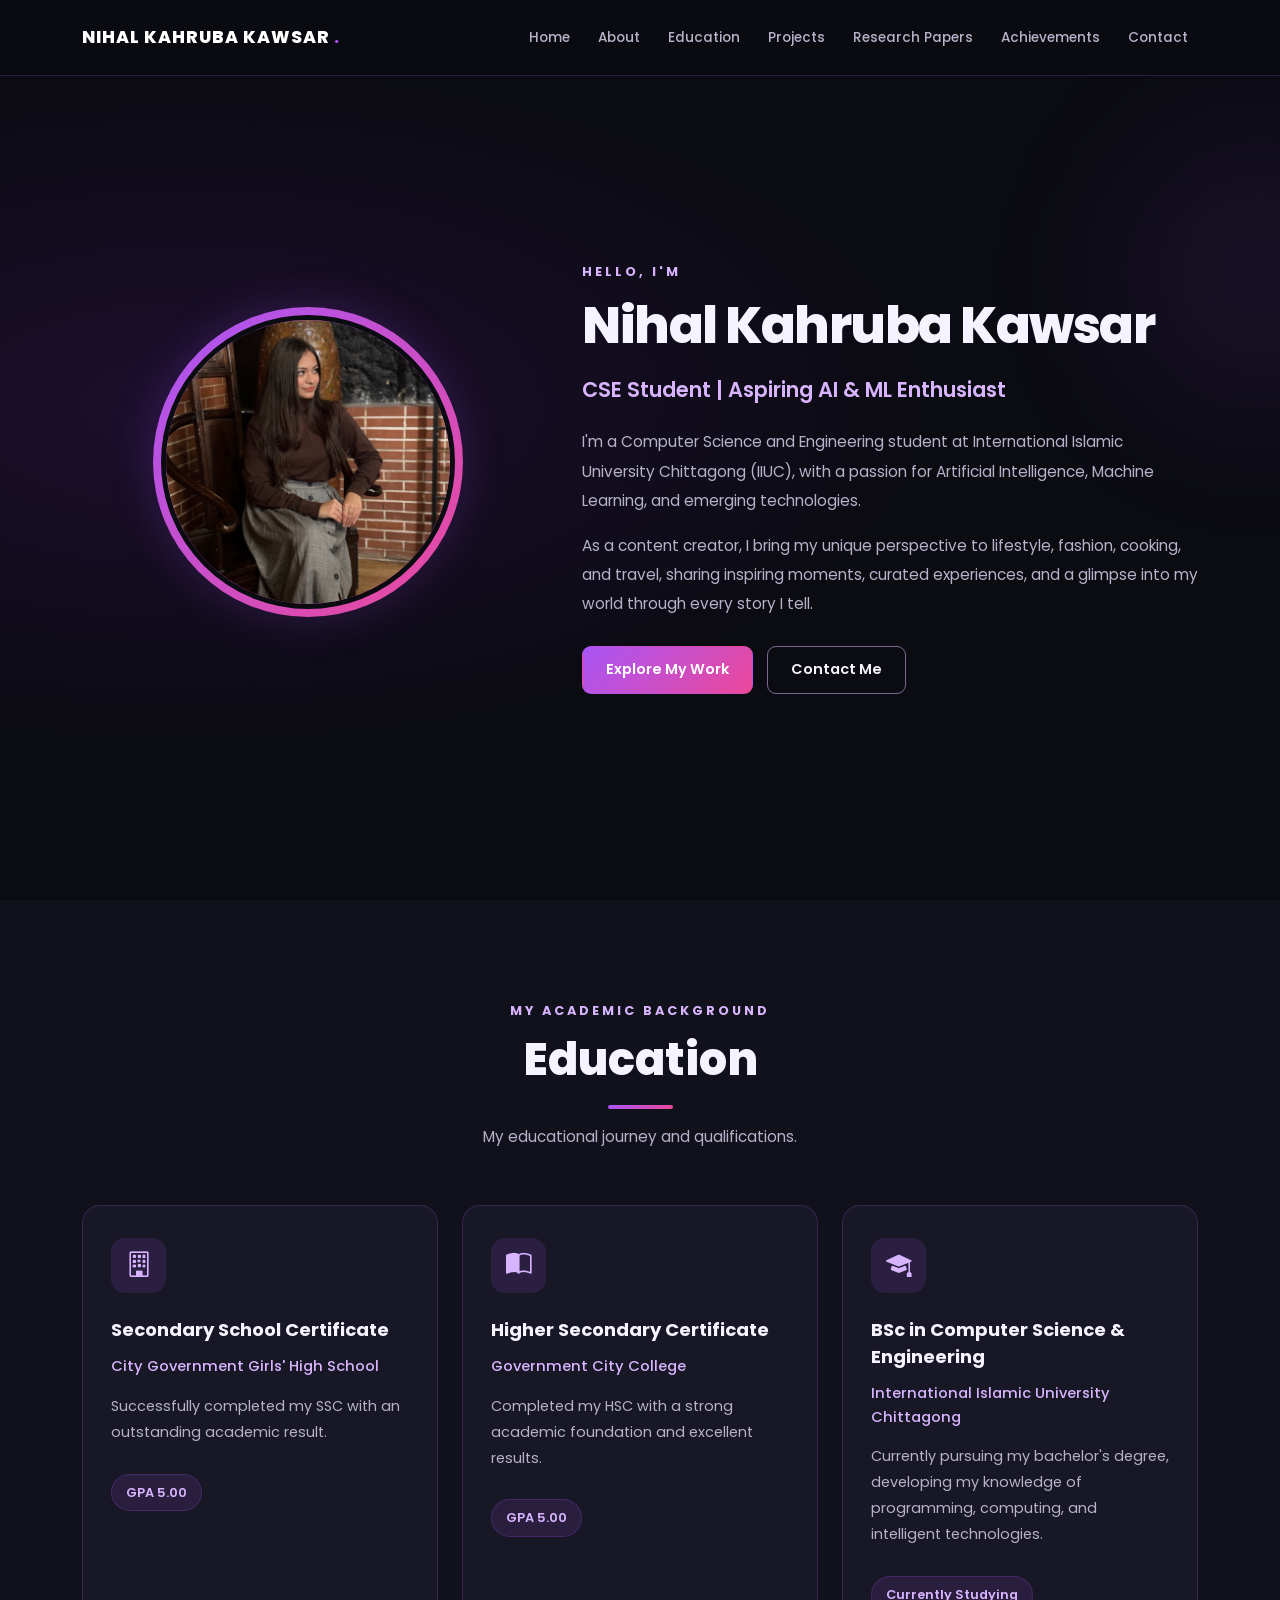
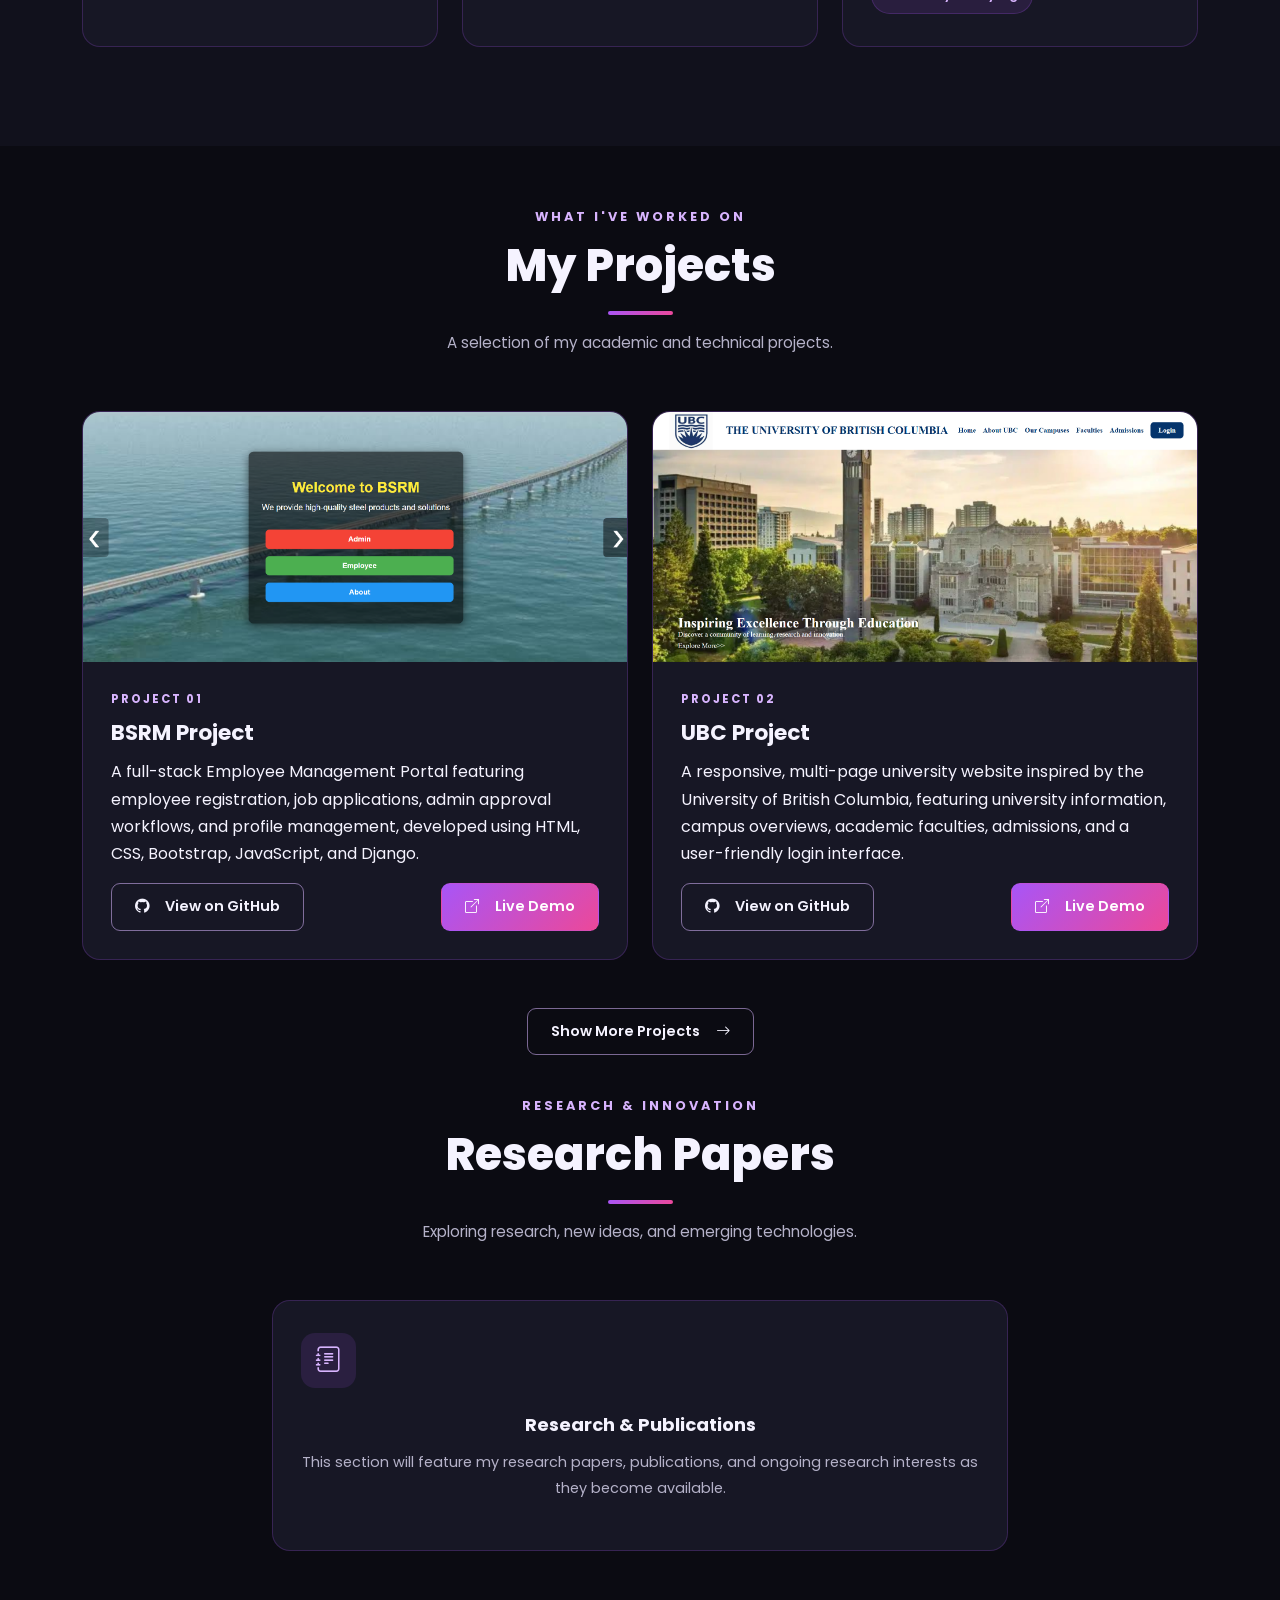
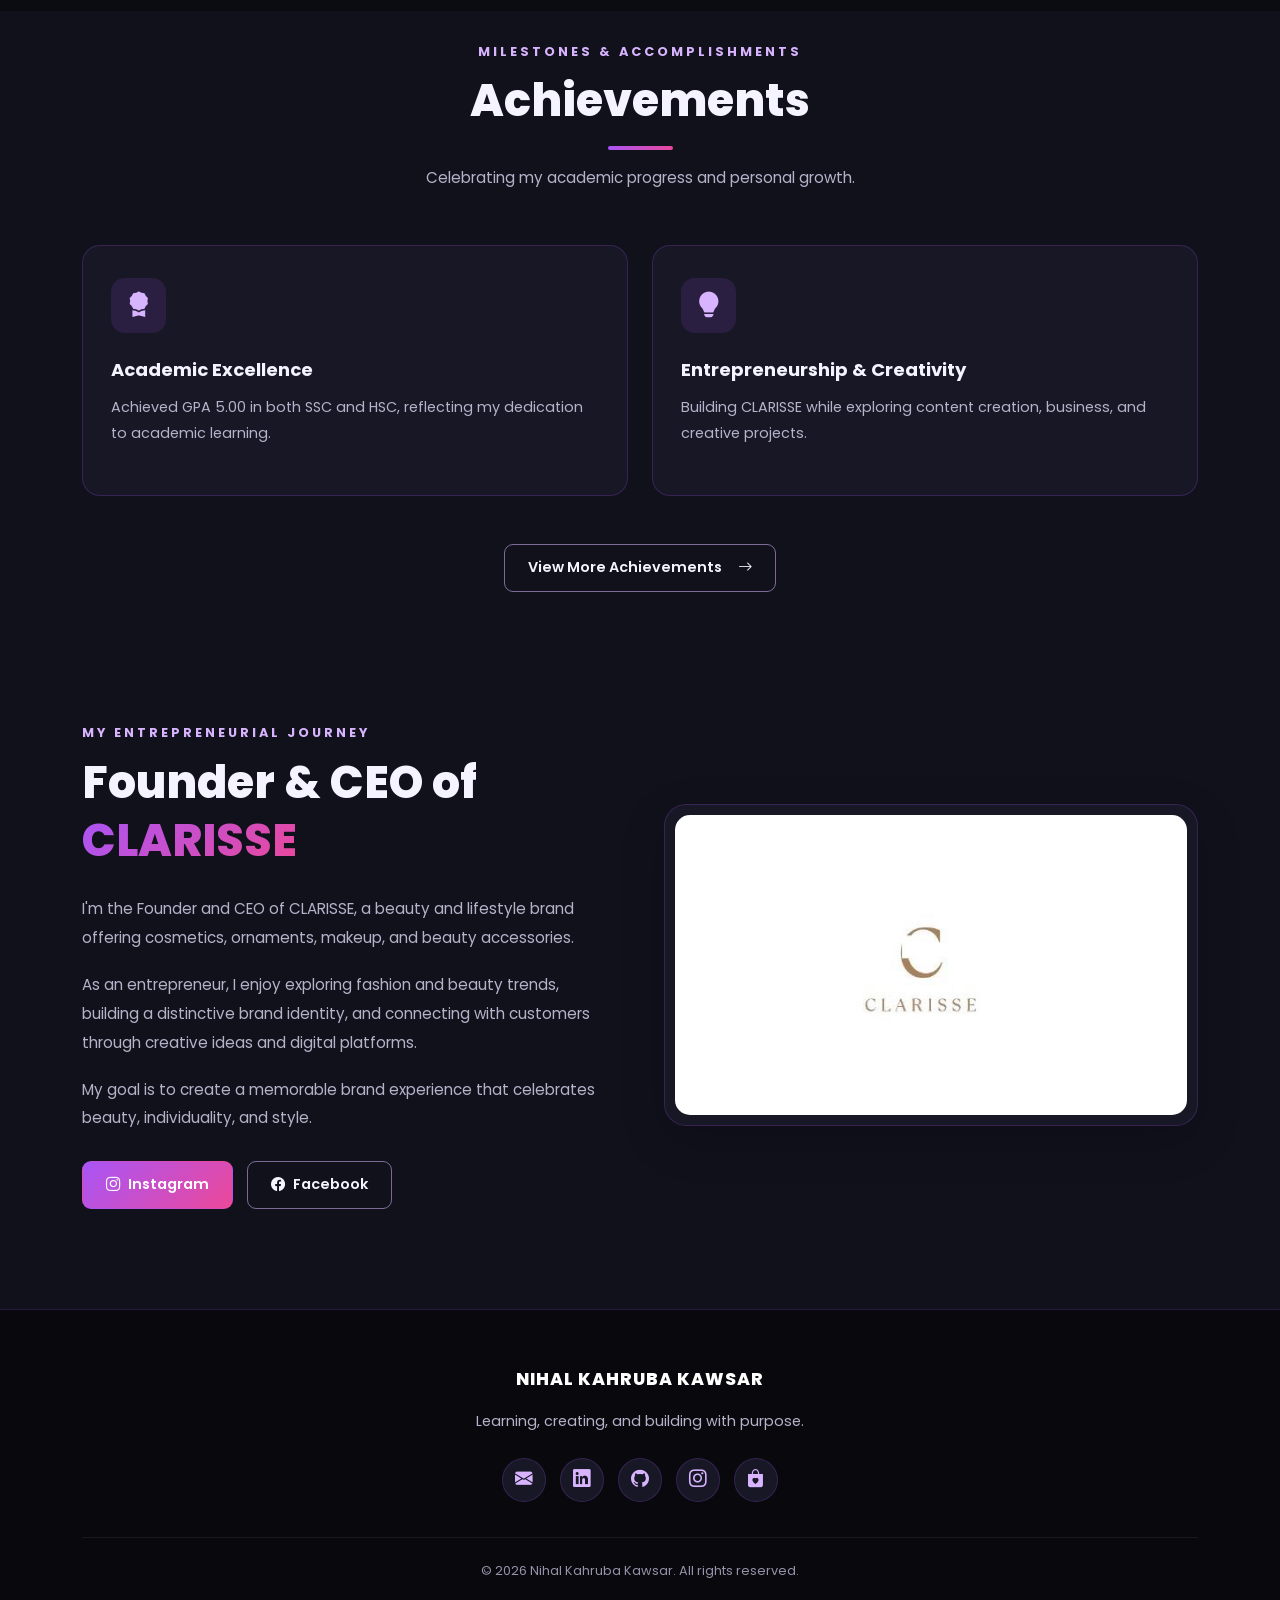
==== index.html @ 876ac21f "Initial portfolio upload" ====
<!DOCTYPE html>
<html lang="en">

<head>
    <meta charset="UTF-8">
    <meta name="viewport" content="width=device-width, initial-scale=1.0">

    <meta name="description"
        content="Official portfolio of Nihal Kahruba Kawsar, CSE student, content creator, and founder of CLARISSE.">

    <meta name="author" content="Nihal Kahruba Kawsar">

    <title>Nihal Kahruba Kawsar | Portfolio</title>

    <!-- Bootstrap 5.3.3 CSS -->
    <link
        href="https://cdn.jsdelivr.net/npm/bootstrap@5.3.3/dist/css/bootstrap.min.css"
        rel="stylesheet">

    <!-- Bootstrap Icons -->
    <link
        rel="stylesheet"
        href="https://cdn.jsdelivr.net/npm/bootstrap-icons@1.11.3/font/bootstrap-icons.min.css">

    <!-- Google Fonts -->
    <link rel="preconnect" href="https://fonts.googleapis.com">
    <link rel="preconnect" href="https://fonts.gstatic.com" crossorigin>

    <link
        href="https://fonts.googleapis.com/css2?family=Poppins:wght@300;400;500;600;700;800&display=swap"
        rel="stylesheet">

    <!-- Custom CSS -->
    <link rel="stylesheet" href="index.css">
</head>

<body>

    <!-- ================= HEADER / NAVBAR ================= -->

    <header>
        <nav class="navbar navbar-expand-lg fixed-top custom-navbar">
            <div class="container">

                <!-- Logo / Name -->
                <a class="navbar-brand logo" href="#home">
                    NIHAL KAHRUBA KAWSAR
                </a>

                <!-- Mobile Hamburger Toggle -->
                <button
                    class="navbar-toggler"
                    type="button"
                    data-bs-toggle="collapse"
                    data-bs-target="#navbarMenu"
                    aria-controls="navbarMenu"
                    aria-expanded="false"
                    aria-label="Toggle navigation">

                    <span class="navbar-toggler-icon"></span>
                </button>

<!-- Navigation Links -->
<div class="collapse navbar-collapse" id="navbarMenu">
    <ul class="navbar-nav ms-auto">

        <li class="nav-item">
    <a class="nav-link" href="index.html#home">Home</a>
        </li>

        <li class="nav-item">
            <a class="nav-link" href="about.html">About</a>
        </li>

        <li class="nav-item">
            <a class="nav-link" href="education.html">Education</a>
        </li>

        <li class="nav-item">
            <a class="nav-link" href="projects.html">Projects</a>
        </li>

        <li class="nav-item">
            <a class="nav-link" href="research.html">Research Papers</a>
        </li>

        <li class="nav-item">
            <a class="nav-link" href="achievements.html">Achievements</a>
        </li>

        <li class="nav-item">
            <a class="nav-link" href="contact.html">Contact</a>
        </li>

    </ul>
</div>
            </div>
        </nav>
    </header>

    <!-- ================= MAIN CONTENT ================= -->

    <main>

        <!-- ================= HERO / ABOUT ================= -->

        <section id="home" class="hero-section">
            <div class="container">
                <div class="row align-items-center">

                    <!-- Profile Image -->
                    <div class="col-12 col-md-5 text-center">
                        <div class="profile-image-wrapper">

                            <img
                                src="images/profile/profile.png"
                                alt="Nihal Kahruba Kawsar"
                                class="profile-image img-fluid">

                        </div>
                    </div>

                    <!-- Introduction -->
                    <div class="col-12 col-md-7">
                        <div class="hero-content" id="about">

                            <p class="hero-greeting">HELLO, I'M</p>

                            <h1>
                                Nihal Kahruba Kawsar
                            </h1>

                            <h2 class="hero-subtitle">
                                CSE Student | Aspiring AI & ML Enthusiast
                            </h2>

                            <p class="hero-description">
                                I'm a Computer Science and Engineering student at 
                                International Islamic University Chittagong (IIUC), 
                                with a passion for Artificial Intelligence,
                                 Machine Learning, and emerging technologies.
                            </p>

                            <p class="hero-description">
                                As a content creator, I bring my 
                                unique perspective to lifestyle, fashion,
                                 cooking, and travel, sharing inspiring moments, 
                                 curated experiences, and a glimpse into my world 
                                 through every story I tell.
                            </p>

                            <div class="hero-buttons">
                                <a href="#projects" class="btn btn-primary custom-btn">
                                    Explore My Work
                                </a>

                                <a href="contact.html" class="btn btn-outline-light custom-btn">
                                    Contact Me
                                 </a>
                            </div>

                        </div>
                    </div>

                </div>
            </div>
        </section>


        <!-- ================= EDUCATION ================= -->

        <section id="education" class="section education-section">
            <div class="container">

                <div class="section-heading text-center">
                    <p class="section-label">MY ACADEMIC BACKGROUND</p>
                    <h2>Education</h2>
                    <p>My educational journey and qualifications.</p>
                </div>

                <div class="row g-4">

                    <!-- SSC -->
                    <div class="col-12 col-md-6 col-lg-4">
                        <div class="info-card education-card h-100">

                            <div class="card-icon">
                                <i class="bi bi-building"></i>
                            </div>

                            <h3>Secondary School Certificate</h3>

                            <h4>
                            <a href="https://citygghs.edu.bd/" target="_blank" rel="noopener noreferrer">
                                    City Government Girls' High School
                              </a>
                             </h4>

                            <p>
                                Successfully completed my SSC with an
                                outstanding academic result.
                            </p>

                            <span class="result-badge">GPA 5.00</span>

                        </div>
                    </div>

                    <!-- HSC -->
                    <div class="col-12 col-md-6 col-lg-4">
                        <div class="info-card education-card h-100">

                            <div class="card-icon">
                                <i class="bi bi-book-half"></i>
                            </div>

                            <h3>Higher Secondary Certificate</h3>

                        <h4>
                       <a href="https://gccc.edu.bd/" target="_blank" rel="noopener noreferrer">
                             Government City College
                                </a>
                          </h4>

                            <p>
                                Completed my HSC with a strong academic
                                foundation and excellent results.
                            </p>

                            <span class="result-badge">GPA 5.00</span>

                        </div>
                    </div>

                    <!-- Bachelor's Degree -->
                    <div class="col-12 col-md-6 col-lg-4">
                        <div class="info-card education-card h-100">

                            <div class="card-icon">
                                <i class="bi bi-mortarboard-fill"></i>
                            </div>

                            <h3>BSc in Computer Science & Engineering</h3>

                         <h4>
                        <a href="https://www.iiuc.ac.bd/" target="_blank" rel="noopener noreferrer">
                            International Islamic University Chittagong
                          </a>
                         </h4>

                            <p>
                                Currently pursuing my bachelor's degree,
                                developing my knowledge of programming,
                                computing, and intelligent technologies.
                            </p>

                            <span class="result-badge">Currently Studying</span>

                        </div>
                    </div>

                </div>
            </div>
        </section>


<!-- ================= PROJECTS ================= -->

<section id="projects" class="section projects-section">
    <div class="container">

        <div class="section-heading text-center">
            <p class="section-label">WHAT I'VE WORKED ON</p>
            <h2>My Projects</h2>
            <p>
                A selection of my academic and technical projects.
            </p>
        </div>

        <div class="row g-4">

            <!-- BSRM Project -->
            <div class="col-12 col-md-6">
                <div class="project-card h-100">

                    <img
                        src="images/bsrm/bsrm.png"
                        alt="BSRM project preview"
                        class="project-image img-fluid">

                    <div class="project-content">

                        <p class="project-category">PROJECT 01</p>

                        <h3>BSRM Project</h3>

                        <p>
                            A full-stack Employee Management Portal featuring employee
                            registration, job applications, admin approval workflows,
                            and profile management, developed using HTML, CSS, Bootstrap,
                            JavaScript, and Django.
                        </p>

                        <div class="d-flex justify-content-between align-items-center flex-wrap gap-3 mt-3">

                            <a
                                href="https://github.com/kahruba/BSRM_Website_Project"
                                target="_blank"
                                rel="noopener noreferrer"
                                class="btn btn-outline-light custom-btn">
                                <i class="bi bi-github me-2"></i> View on GitHub
                            </a>

                            <a
                                href="https://kahruba.github.io/BSRM_Website_Project/"
                                target="_blank"
                                rel="noopener noreferrer"
                                class="btn btn-primary custom-btn">
                                <i class="bi bi-box-arrow-up-right me-2"></i> Live Demo
                            </a>

                        </div>

                    </div>
                </div>
            </div>

            <!-- UBC Project -->
            <div class="col-12 col-md-6">
                <div class="project-card h-100">

                    <img
                        src="images/ubc/ubc.png"
                        alt="UBC project preview"
                        class="project-image img-fluid">

                    <div class="project-content">

                        <p class="project-category">PROJECT 02</p>

                        <h3>UBC Project</h3>

                        <p>
                            A responsive, multi-page university website inspired by the
                            University of British Columbia, featuring university
                            information, campus overviews, academic faculties, admissions,
                            and a user-friendly login interface.
                        </p>

                        <div class="d-flex justify-content-between align-items-center flex-wrap gap-3 mt-3">

                            <a
                                href="https://github.com/kahruba/UBC_Website_Project"
                                target="_blank"
                                rel="noopener noreferrer"
                                class="btn btn-outline-light custom-btn">
                                <i class="bi bi-github me-2"></i> View on GitHub
                            </a>

                            <a
                                href="https://kahruba.github.io/UBC_Website_Project/"
                                target="_blank"
                                rel="noopener noreferrer"
                                class="btn btn-primary custom-btn">
                                <i class="bi bi-box-arrow-up-right me-2"></i> Live Demo
                            </a>

                        </div>

                    </div>
                </div>
            </div>

        </div>

        <!-- Show More Projects Button -->
        <div class="text-center mt-5">
            <a href="projects.html" class="btn btn-outline-light custom-btn">
                Show More Projects
                <i class="bi bi-arrow-right ms-2"></i>
            </a>
        </div>

    </div>
</section>


        <!-- ================= RESEARCH PAPERS ================= -->

        <section id="research" class="section research-section">
            <div class="container">

                <div class="section-heading text-center">
                    <p class="section-label">RESEARCH & INNOVATION</p>
                    <h2>Research Papers</h2>
                    <p>
                        Exploring research, new ideas, and emerging technologies.
                    </p>
                </div>

                <div class="row justify-content-center">

                    <div class="col-12 col-lg-8">
                        <div class="info-card text-center">

                            <div class="card-icon">
                                <i class="bi bi-journal-text"></i>
                            </div>

                            <h3>Research & Publications</h3>

                            <p>
                                This section will feature my research papers,
                                publications, and ongoing research interests
                                as they become available.
                            </p>

                        </div>
                    </div>

                </div>
            </div>
        </section>


        <!-- ================= ACHIEVEMENTS ================= -->

        <section id="achievements" class="section achievements-section">
            <div class="container">

                <div class="section-heading text-center">
                    <p class="section-label">MILESTONES & ACCOMPLISHMENTS</p>
                    <h2>Achievements</h2>
                    <p>
                        Celebrating my academic progress and personal growth.
                    </p>
                </div>

                <div class="row justify-content-center g-4">

                    <div class="col-12 col-md-6">
                        <div class="info-card h-100">

                            <div class="card-icon">
                                <i class="bi bi-award-fill"></i>
                            </div>

                            <h3>Academic Excellence</h3>

                            <p>
                                Achieved GPA 5.00 in both SSC and HSC,
                                reflecting my dedication to academic learning.
                            </p>

                        </div>
                    </div>

                    <div class="col-12 col-md-6">
                        <div class="info-card h-100">

                            <div class="card-icon">
                                <i class="bi bi-lightbulb-fill"></i>
                            </div>

                            <h3>Entrepreneurship & Creativity</h3>

                            <p>
                                Building CLARISSE while exploring content
                                creation, business, and creative projects.
                            </p>

                        </div>
                    </div>

                </div>
            </div>

<!-- View More Achievements Button -->
<div class="text-center mt-5">
    <a href="achievements.html" class="btn btn-outline-light custom-btn">
        View More Achievements
        <i class="bi bi-arrow-right ms-2"></i>
    </a>
</div>

</div>
</section>

<!-- ================= BUSINESS / CLARISSE ================= -->

        <section id="business" class="section business-section">
            <div class="container">

                <div class="row align-items-center g-5">

                    <!-- Business Description -->
                    <div class="col-12 col-md-6">

                        <p class="section-label">MY ENTREPRENEURIAL JOURNEY</p>

                        <h2 class="business-title">
                            Founder & CEO of <span>CLARISSE</span>
                        </h2>

                        <p>
                            I'm the Founder and CEO of CLARISSE, a beauty
                            and lifestyle brand offering cosmetics,
                            ornaments, makeup, and beauty accessories.
                        </p>

                        <p>
                            As an entrepreneur, I enjoy exploring fashion
                            and beauty trends, building a distinctive brand
                            identity, and connecting with customers through
                            creative ideas and digital platforms.
                        </p>

                        <p>
                            My goal is to create a memorable brand experience
                            that celebrates beauty, individuality, and style.
                        </p>

                        <div class="business-buttons">

                            <a
                                href="https://www.instagram.com/clarisse.official_/"
                                target="_blank"
                                rel="noopener noreferrer"
                                class="btn btn-primary custom-btn">

                                <i class="bi bi-instagram"></i>
                                Instagram
                            </a>

                            <a
                                href="https://www.facebook.com/Clarisseofficial.bd"
                                target="_blank"
                                rel="noopener noreferrer"
                                class="btn btn-outline-light custom-btn">

                                <i class="bi bi-facebook"></i>
                                Facebook
                            </a>

                        </div>

                    </div>

                    <!-- CLARISSE Image -->
                    <div class="col-12 col-md-6">

                        <div class="business-image-wrapper">

                            <img
                                src="images/clarisse/clarisse.jpeg"
                                alt="CLARISSE beauty and accessories brand"
                                class="business-image img-fluid">

                        </div>

                    </div>

                </div>
            </div>
        </section>
        </main>
    <!-- ================= FOOTER ================= -->

    <footer class="footer">
        <div class="container">

            <div class="footer-content">

                <a href="#home" class="footer-logo">
                    NIHAL KAHRUBA KAWSAR
                </a>

                <p>
                    Learning, creating, and building with purpose.
                </p>

                <div class="footer-socials">

                    <a
                        href="mailto:kahrubabd25@gmail.com"
                        aria-label="Email">

                        <i class="bi bi-envelope-fill"></i>
                    </a>

                    <a
                        href="https://www.linkedin.com/in/nihal-kahruba-7176432a9/"
                        target="_blank"
                        rel="noopener noreferrer"
                        aria-label="LinkedIn">

                        <i class="bi bi-linkedin"></i>
                    </a>

<a
    href="https://github.com/kahruba"
    target="_blank"
    rel="noopener noreferrer"
    aria-label="GitHub">

    <i class="bi bi-github"></i>
</a>

                    <a
                        href="https://www.instagram.com/kahrubaaa___/"
                        target="_blank"
                        rel="noopener noreferrer"
                        aria-label="Instagram">

                        <i class="bi bi-instagram"></i>
                    </a>

                    <a
                        href="https://www.instagram.com/clarisse.official_/"
                        target="_blank"
                        rel="noopener noreferrer"
                        aria-label="CLARISSE Instagram">

                        <i class="bi bi-bag-heart-fill"></i>
                    </a>

                </div>

                <div class="footer-bottom">
                    <p>
                        &copy; <span id="currentYear"></span>
                        Nihal Kahruba Kawsar. All rights reserved.
                    </p>
                </div>

            </div>

        </div>
    </footer>


    <!-- ================= JAVASCRIPT ================= -->

    <!-- Bootstrap JavaScript Bundle: Required for navbar toggle -->
    <script
        src="https://cdn.jsdelivr.net/npm/bootstrap@5.3.3/dist/js/bootstrap.bundle.min.js">
    </script>

    <!-- Custom JavaScript -->
    <script src="index.js"></script>

</body>
</html>
---- index.css ----
/* =====================================================
   1. GOOGLE FONT & GLOBAL STYLES
===================================================== */

:root {
    --bg-color: #0b0b12;
    --bg-secondary: #11111c;
    --card-color: #171725;
    --primary-color: #a855f7;
    --secondary-color: #d8b4fe;
    --text-color: #f5f3ff;
    --text-muted: #b5b2c9;
    --border-color: rgba(168, 85, 247, 0.22);
    --gradient: linear-gradient(135deg, #a855f7, #ec4899);
    --transition: all 0.3s ease;
}

* {
    margin: 0;
    padding: 0;
    box-sizing: border-box;
}

html {
    scroll-behavior: auto;
    scroll-padding-top: 85px;
}

body {
    font-family: 'Poppins', sans-serif;
    background-color: var(--bg-color);
    color: var(--text-color);
    line-height: 1.7;
    overflow-x: hidden;
}

img {
    max-width: 100%;
    display: block;
}

a {
    text-decoration: none;
    color: inherit;
}

button,
a {
    -webkit-tap-highlight-color: transparent;
}

::selection {
    background: var(--primary-color);
    color: #ffffff;
}


/* =====================================================
   2. NAVBAR / HEADER
===================================================== */

.custom-navbar {
    background: rgba(11, 11, 18, 0.94);
    backdrop-filter: blur(14px);
    -webkit-backdrop-filter: blur(14px);
    border-bottom: 1px solid var(--border-color);
    padding: 18px 0;
    transition: none;
}

.logo,
.footer-logo {
    font-size: 1.08rem;
    font-weight: 800;
    letter-spacing: 1px;
    color: #ffffff !important;
}

.logo {
    position: relative;
}

.logo::after {
    content: ".";
    color: var(--primary-color);
}

.navbar-nav {
    gap: 8px;
}

.custom-navbar .nav-link {
    color: var(--text-muted);
    font-size: 0.85rem;
    font-weight: 500;
    padding: 8px 10px !important;
    transition:none;
}

.custom-navbar .nav-link:hover,
.custom-navbar .nav-link:focus {
    color: var(--secondary-color);
}

.custom-navbar .navbar-toggler {
    border: 1px solid var(--border-color);
    padding: 7px 10px;
    box-shadow: none;
}

.custom-navbar .navbar-toggler:focus {
    box-shadow: 0 0 0 3px rgba(168, 85, 247, 0.18);
}

.custom-navbar .navbar-toggler-icon {
    filter: brightness(0) invert(1);
}


/* =====================================================
   3. HERO / ABOUT SECTION
===================================================== */

.hero-section {
    min-height: 100vh;
    display: flex;
    align-items: center;
    padding: 140px 0 85px;
    position: relative;
    isolation: isolate;
    overflow: hidden;
    background:
        radial-gradient(
            ellipse at 15% 45%,
            rgba(126, 34, 206, 0.15),
            transparent 48%
        ),
        var(--bg-color);
}

.hero-section::before {
    content: "";
    position: absolute;
    width: 280px;
    height: 280px;
    top: 15%;
    right: -120px;
    border-radius: 50%;
    background: rgba(168, 85, 247, 0.09);
    filter: blur(70px);
    z-index: -1;
    pointer-events: none;
}

.profile-image-wrapper {
    width: 310px;
    height: 310px;
    max-width: 100%;
    margin: 0 auto 30px;
    padding: 8px;
    border-radius: 50%;
    background: var(--gradient);
    box-shadow: 0 0 45px rgba(168, 85, 247, 0.2);
    animation: floatImage 5s ease-in-out infinite;
}

.profile-image {
    width: 100%;
    height: 100%;
    object-fit: cover;
    object-position: center;
    border-radius: 50%;
    border: 5px solid var(--bg-color);
}

.hero-content {
    padding-left: 25px;
}

.hero-greeting,
.section-label,
.project-category {
    color: var(--secondary-color);
    font-size: 0.8rem;
    font-weight: 700;
    letter-spacing: 3px;
    margin-bottom: 12px;
}

.hero-content h1 {
    font-size: clamp(2rem, 4vw, 3.6rem);
    font-weight: 800;
    line-height: 1.2;
    letter-spacing: -1.5px;
    overflow-wrap: anywhere;
    margin-bottom: 18px;
}

.hero-subtitle {
    font-size: clamp(1rem, 2vw, 1.3rem);
    font-weight: 600;
    color: var(--secondary-color);
    margin-bottom: 22px;
    line-height: 1.5;
}

.hero-description {
    color: var(--text-muted);
    font-size: 0.96rem;
    line-height: 1.9;
    margin-bottom: 16px;
}

.hero-buttons,
.business-buttons {
    display: flex;
    align-items: center;
    flex-wrap: wrap;
    gap: 14px;
    margin-top: 28px;
}

.custom-btn {
    display: inline-flex;
    align-items: center;
    justify-content: center;
    gap: 8px;
    padding: 12px 23px;
    border-radius: 9px;
    font-size: 0.9rem;
    font-weight: 600;
    transition: var(--transition);
}

.btn-primary.custom-btn {
    background: var(--gradient);
    border: 1px solid transparent;
    color: #ffffff;
}

.btn-primary.custom-btn:hover {
    transform: translateY(-3px);
    box-shadow: 0 8px 25px rgba(168, 85, 247, 0.28);
}

.btn-outline-light.custom-btn {
    border: 1px solid rgba(216, 180, 254, 0.55);
    color: var(--text-color);
    background: transparent;
}

.btn-outline-light.custom-btn:hover {
    background: rgba(168, 85, 247, 0.12);
    border-color: var(--primary-color);
    color: #ffffff;
    transform: translateY(-3px);
}


/* =====================================================
   4. COMMON SECTION STYLES
===================================================== */

.section {
    padding: 100px 0;
    position: relative;
}

.section-heading {
    max-width: 720px;
    margin: 0 auto 55px;
}

.section-heading h2 {
    font-size: clamp(2rem, 4vw, 2.8rem);
    font-weight: 800;
    margin-bottom: 15px;
    line-height: 1.25;
}

.section-heading > p:last-child {
    color: var(--text-muted);
    font-size: 0.95rem;
}

.section-heading h2::after {
    content: "";
    display: block;
    width: 65px;
    height: 4px;
    margin: 17px auto 0;
    border-radius: 10px;
    background: var(--gradient);
}

.section-label {
    margin-bottom: 10px;
}


/* =====================================================
   5. EDUCATION SECTION
===================================================== */

.education-section {
    background: var(--bg-secondary);
}

.info-card {
    height: 100%;
    padding: 32px 28px;
    border: 1px solid var(--border-color);
    border-radius: 18px;
    background: var(--card-color);
    transition: var(--transition);
    overflow-wrap: anywhere;
}

.info-card:hover {
    transform: translateY(-6px);
    border-color: rgba(168, 85, 247, 0.65);
    box-shadow: 0 12px 35px rgba(0, 0, 0, 0.18);
}

.card-icon {
    display: flex;
    align-items: center;
    justify-content: center;
    width: 55px;
    height: 55px;
    border-radius: 14px;
    background: rgba(168, 85, 247, 0.13);
    color: var(--secondary-color);
    font-size: 1.6rem;
    margin-bottom: 23px;
}

.info-card h3 {
    font-size: 1.13rem;
    line-height: 1.5;
    font-weight: 700;
    margin-bottom: 12px;
}

.info-card h4 {
    font-size: 0.92rem;
    font-weight: 500;
    color: var(--secondary-color);
    line-height: 1.6;
    margin-bottom: 15px;
}

.info-card p {
    font-size: 0.9rem;
    color: var(--text-muted);
    line-height: 1.8;
}

.result-badge {
    display: inline-block;
    margin-top: 12px;
    padding: 7px 14px;
    border-radius: 30px;
    color: var(--secondary-color);
    background: rgba(168, 85, 247, 0.12);
    border: 1px solid var(--border-color);
    font-size: 0.8rem;
    font-weight: 600;
}

.education-card h4 a {
    color: inherit;
    text-decoration: none;
    transition: color 0.3s ease;
}

.education-card h4 a:hover {
    color: #b794f6;
}

/* =====================================================
   6. PROJECTS SECTION
===================================================== */

.projects-section {
    background: var(--bg-color);
}

.project-card {
    height: 100%;
    background: var(--card-color);
    border: 1px solid var(--border-color);
    border-radius: 18px;
    overflow: hidden;
    transition: var(--transition);
}

.project-card:hover {
    transform: translateY(-7px);
    border-color: rgba(168, 85, 247, 0.65);
    box-shadow: 0 15px 40px rgba(0, 0, 0, 0.2);
}

.project-image {
    width: 100%;
    height: 250px;
    object-fit: cover;
    object-position: center;
    background: var(--bg-secondary);
}

.project-content {
    padding: 28px;
}

.project-category {
    font-size: 0.72rem;
    letter-spacing: 2px;
    margin-bottom: 10px;
}

.project-content h3 {
    font-size: 1.35rem;
    font-weight: 700;
    margin-bottom: 13px;
}

.project-content > p:last-child {
    color: var(--text-muted);
    font-size: 0.92rem;
    line-height: 1.8;
    margin-bottom: 0;
}
.projects-section {
    padding-top: 60px;
    padding-bottom: 20px;
}


/* =====================================================
   7. RESEARCH & ACHIEVEMENTS
===================================================== */

.research-section {
    background: var(--bg-color);
}

.achievements-section {
    background: var(--bg-secondary);
}
.research-section {
    padding-top: 20px;
    padding-bottom: 60px;
}
.achievements-section {
    padding-top: 30px;
    padding-bottom: 30px;
}
/* =====================================================
   9. BUSINESS / CLARISSE SECTION
===================================================== */

.business-section {
    background: var(--bg-secondary);
}

.business-title {
    font-size: clamp(2rem, 4vw, 2.8rem);
    line-height: 1.3;
    font-weight: 800;
    margin-bottom: 25px;
    overflow-wrap: anywhere;
}

.business-title span {
    background: var(--gradient);
    background-clip: text;
    -webkit-background-clip: text;
    -webkit-text-fill-color: transparent;
}

.business-section .col-md-6 > p:not(.section-label) {
    color: var(--text-muted);
    font-size: 0.95rem;
    line-height: 1.9;
    margin-bottom: 18px;
}

.business-image-wrapper {
    padding: 10px;
    border: 1px solid var(--border-color);
    border-radius: 22px;
    background: var(--card-color);
    box-shadow: 0 15px 45px rgba(0, 0, 0, 0.2);
}

.business-image {
    width: 100%;
    min-height: 300px;
    max-height: 440px;
    object-fit: cover;
    object-position: center;
    border-radius: 15px;
}

/* =====================================================
   10. FOOTER
===================================================== */

.footer {
    padding: 55px 0 20px;
    background: #08080d;
    border-top: 1px solid var(--border-color);
    text-align: center;
}

.footer-logo {
    display: inline-block;
    margin-bottom: 15px;
}

.footer-content > p {
    color: var(--text-muted);
    font-size: 0.9rem;
    margin-bottom: 24px;
}

.footer-socials {
    display: flex;
    justify-content: center;
    align-items: center;
    flex-wrap: wrap;
    gap: 14px;
    margin-bottom: 35px;
}

.footer-socials a {
    display: flex;
    align-items: center;
    justify-content: center;
    width: 44px;
    height: 44px;
    border-radius: 50%;
    border: 1px solid var(--border-color);
    color: var(--secondary-color);
    background: var(--card-color);
    font-size: 1.1rem;
    transition: var(--transition);
}

.footer-socials a:hover {
    color: #ffffff;
    background: var(--primary-color);
    border-color: var(--primary-color);
    transform: translateY(-4px);
}

.footer-bottom {
    border-top: 1px solid rgba(255, 255, 255, 0.07);
    padding-top: 22px;
}

.footer-bottom p {
    margin-bottom: 0;
    color: #9692a9;
    font-size: 0.8rem;
}


/* =====================================================
   11. ANIMATIONS
===================================================== */

@keyframes floatImage {
    0%,
    100% {
        transform: translateY(0);
    }

    50% {
        transform: translateY(-10px);
    }
}


/* =====================================================
   12. LARGE TABLETS & SMALL LAPTOPS
===================================================== */

@media (max-width: 991.98px) {

    .custom-navbar {
        padding: 15px 0;
    }

    .custom-navbar .navbar-collapse {
        margin-top: 15px;
        padding: 12px 0;
        border-top: 1px solid var(--border-color);
    }

    .navbar-nav {
        gap: 3px;
    }

    .custom-navbar .nav-link {
        padding: 10px 5px !important;
        font-size: 0.9rem;
    }

    .hero-section {
        padding-top: 125px;
    }

    .profile-image-wrapper {
        width: 260px;
        height: 260px;
    }

    .hero-content {
        padding-left: 10px;
    }

    .section {
        padding: 80px 0;
    }

    .info-card {
        padding: 26px 22px;
    }
}


/* =====================================================
   13. MOBILE PHONES
===================================================== */

@media (max-width: 767.98px) {

    html {
        scroll-padding-top: 75px;
    }

    .custom-navbar {
        padding: 13px 0;
    }

    .logo {
        font-size: 0.86rem;
        letter-spacing: 0.4px;
        max-width: calc(100% - 60px);
        overflow-wrap: anywhere;
    }

    .hero-section {
        min-height: auto;
        padding: 115px 0 65px;
        text-align: center;
    }

    .profile-image-wrapper {
        width: 220px;
        height: 220px;
        margin: 0 auto 35px;
        padding: 6px;
    }

    .profile-image {
        border-width: 4px;
    }

    .hero-content {
        padding-left: 0;
    }

    .hero-greeting {
        font-size: 0.72rem;
        letter-spacing: 2.5px;
    }

    .hero-content h1 {
        font-size: clamp(1.8rem, 7vw, 2.5rem);
        letter-spacing: -0.7px;
        margin-bottom: 15px;
    }

    .hero-subtitle {
        font-size: 1rem;
        margin-bottom: 20px;
    }

    .hero-description {
        font-size: 0.88rem;
        line-height: 1.85;
    }

    .hero-buttons,
    .business-buttons {
        justify-content: center;
    }

    .custom-btn {
        padding: 11px 17px;
        font-size: 0.84rem;
    }

    .section {
        padding: 65px 0;
    }

    .section-heading {
        margin-bottom: 35px;
    }

    .section-heading h2 {
        font-size: 2rem;
    }

    .section-heading > p:last-child {
        font-size: 0.87rem;
    }

    .section-label {
        font-size: 0.7rem;
        letter-spacing: 2px;
    }

    .info-card {
        padding: 25px 22px;
    }

    .info-card h3 {
        font-size: 1.08rem;
    }

    .project-image {
        height: 220px;
    }

    .project-content {
        padding: 23px;
    }

    .project-content h3 {
        font-size: 1.2rem;
    }

    .project-content > p:last-child {
        font-size: 0.87rem;
    }

    .business-title {
        font-size: 2rem;
    }

    .business-section .row > div:first-child {
        text-align: center;
    }

    .business-image {
        min-height: 220px;
        max-height: 350px;
    }

    .footer {
        padding-top: 42px;
    }

    .footer-logo {
        font-size: 0.92rem;
    }
}


/* =====================================================
   14. SMALL MOBILE PHONES
===================================================== */

@media (max-width: 380px) {

    .logo {
        font-size: 0.73rem;
    }

    .profile-image-wrapper {
        width: 185px;
        height: 185px;
    }

    .hero-content h1 {
        font-size: 1.75rem;
    }

    .hero-buttons,
    .business-buttons {
        flex-direction: column;
        align-items: stretch;
    }

    .hero-buttons .custom-btn,
    .business-buttons .custom-btn {
        width: 100%;
    }

    .section-heading h2 {
        font-size: 1.75rem;
    }

    .info-card {
        padding: 22px 18px;
    }
}


/* =====================================================
   15. ACCESSIBILITY: REDUCED MOTION
===================================================== */

@media (prefers-reduced-motion: reduce) {

    *,
    *::before,
    *::after {
        scroll-behavior: auto !important;
        animation-duration: 0.01ms !important;
        animation-iteration-count: 1 !important;
        transition-duration: 0.01ms !important;
    }
}



/* =====================================================
   16. EDUCATION ONWARDS PORTFOLIO ANIMATIONS
===================================================== */

/* Smooth anchor navigation */
html {
    scroll-behavior: auto;
}

/* Scroll reveal animation */
.js-enabled .reveal {
    opacity: 0;
    transform: translate3d(0, 28px, 0);
    transition:
        opacity 700ms ease,
        transform 700ms cubic-bezier(0.22, 1, 0.36, 1);
    transition-delay: var(--reveal-delay, 0ms);
    will-change: opacity, transform;
}

.js-enabled .reveal.is-visible {
    opacity: 1;
    transform: translate3d(0, 0, 0);
}

/* Card hover transitions */
.info-card,
.project-card,
.custom-btn,
.footer-socials a,
.card-icon {
    transition:
        transform 300ms ease,
        border-color 300ms ease,
        box-shadow 300ms ease,
        background-color 300ms ease,
        color 300ms ease;
}

/* Project and business image transitions */
.project-image,
.business-image {
    transition: transform 650ms cubic-bezier(0.2, 0.7, 0.2, 1);
}

.project-card:hover .project-image {
    transform: scale(1.035);
}

/* Card icon interaction */
.info-card:hover .card-icon {
    transform: translateY(-3px);
    background: rgba(168, 85, 247, 0.22);
}

/* Keyboard accessibility */
a:focus-visible,
button:focus-visible {
    outline: 2px solid var(--secondary-color);
    outline-offset: 4px;
}

/* Mobile adjustments */
@media (max-width: 767.98px) {
    .js-enabled .reveal {
        transform: translate3d(0, 18px, 0);
        transition-duration: 550ms;
    }

    .project-card:hover .project-image {
        transform: none;
    }
}

/* Respect reduced-motion preferences */
@media (prefers-reduced-motion: reduce) {
    html {
        scroll-behavior: auto !important;
    }

    .js-enabled .reveal {
        opacity: 1 !important;
        transform: none !important;
        transition: none !important;
        will-change: auto;
    }

    .info-card,
    .project-card,
    .custom-btn,
    .footer-socials a,
    .card-icon,
    .project-image,
    .business-image {
        transition: none !important;
    }

    .project-card:hover .project-image {
        transform: none;
    }
}
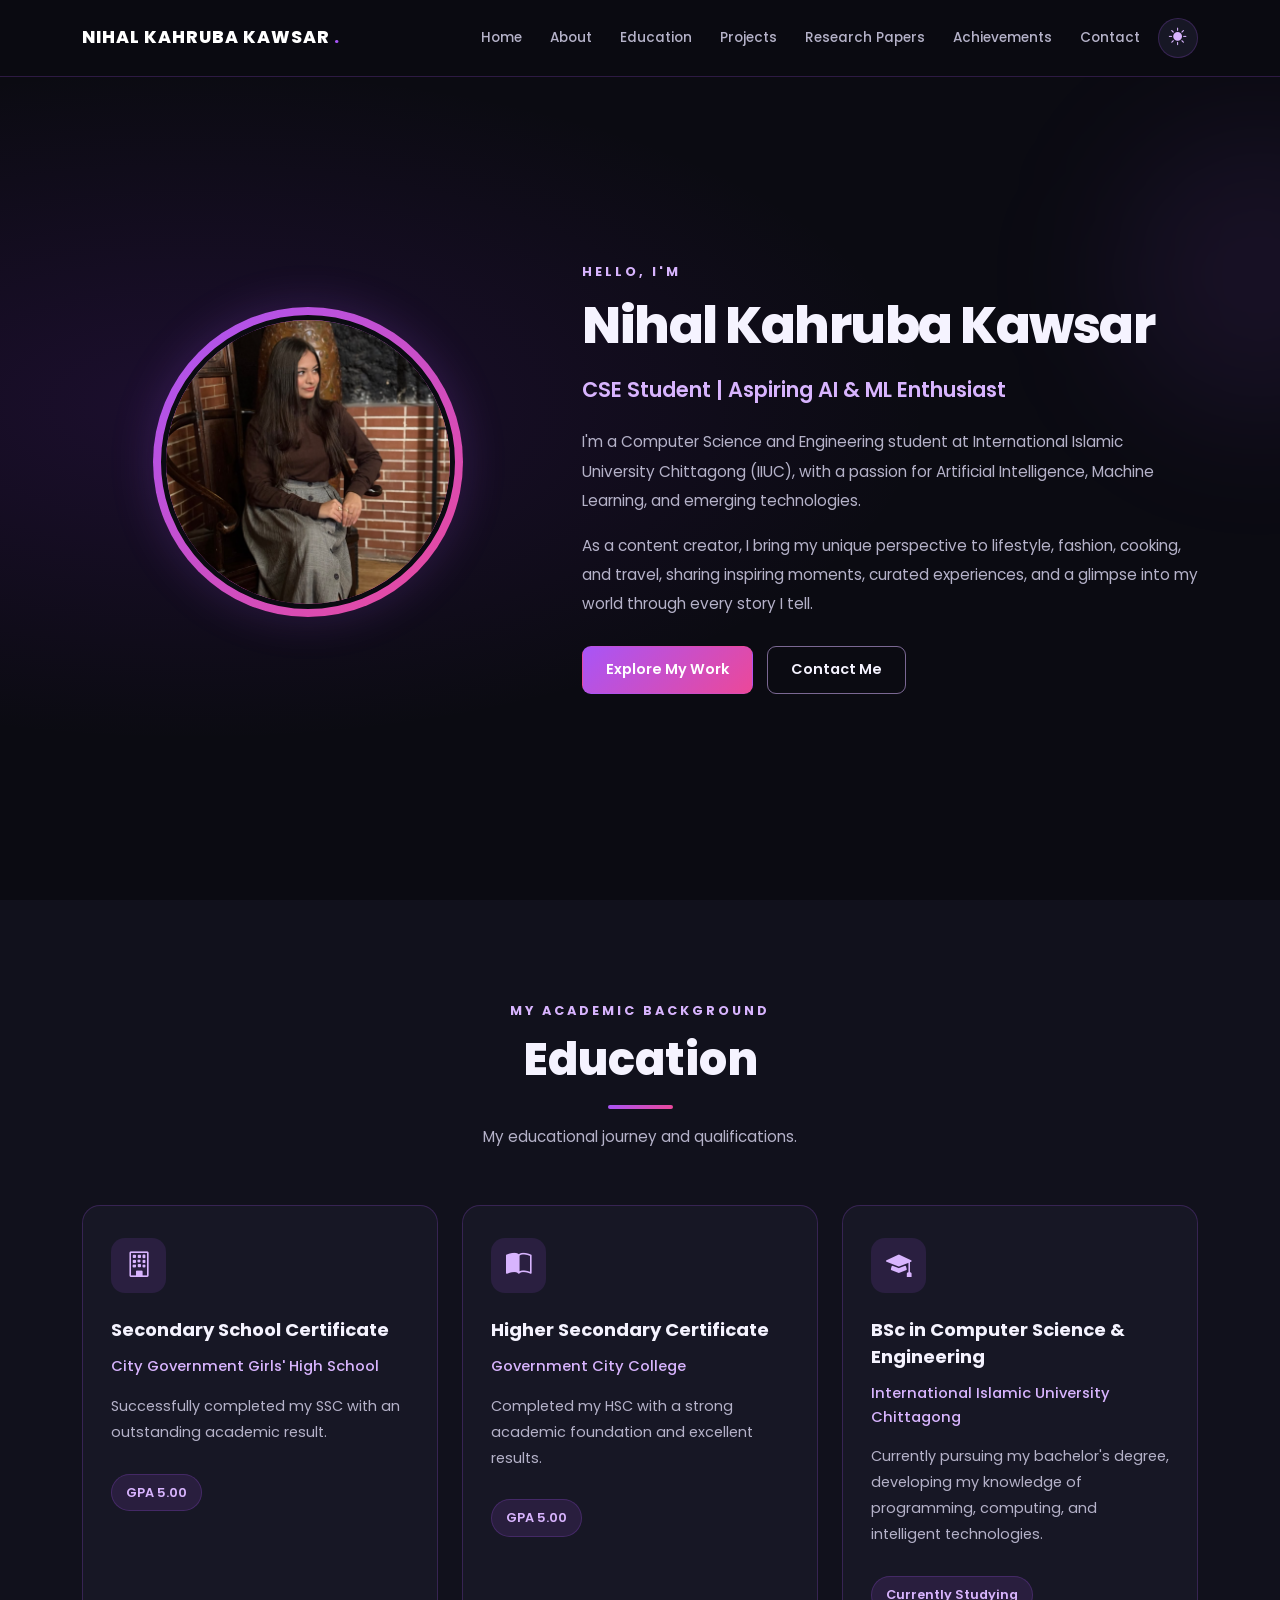
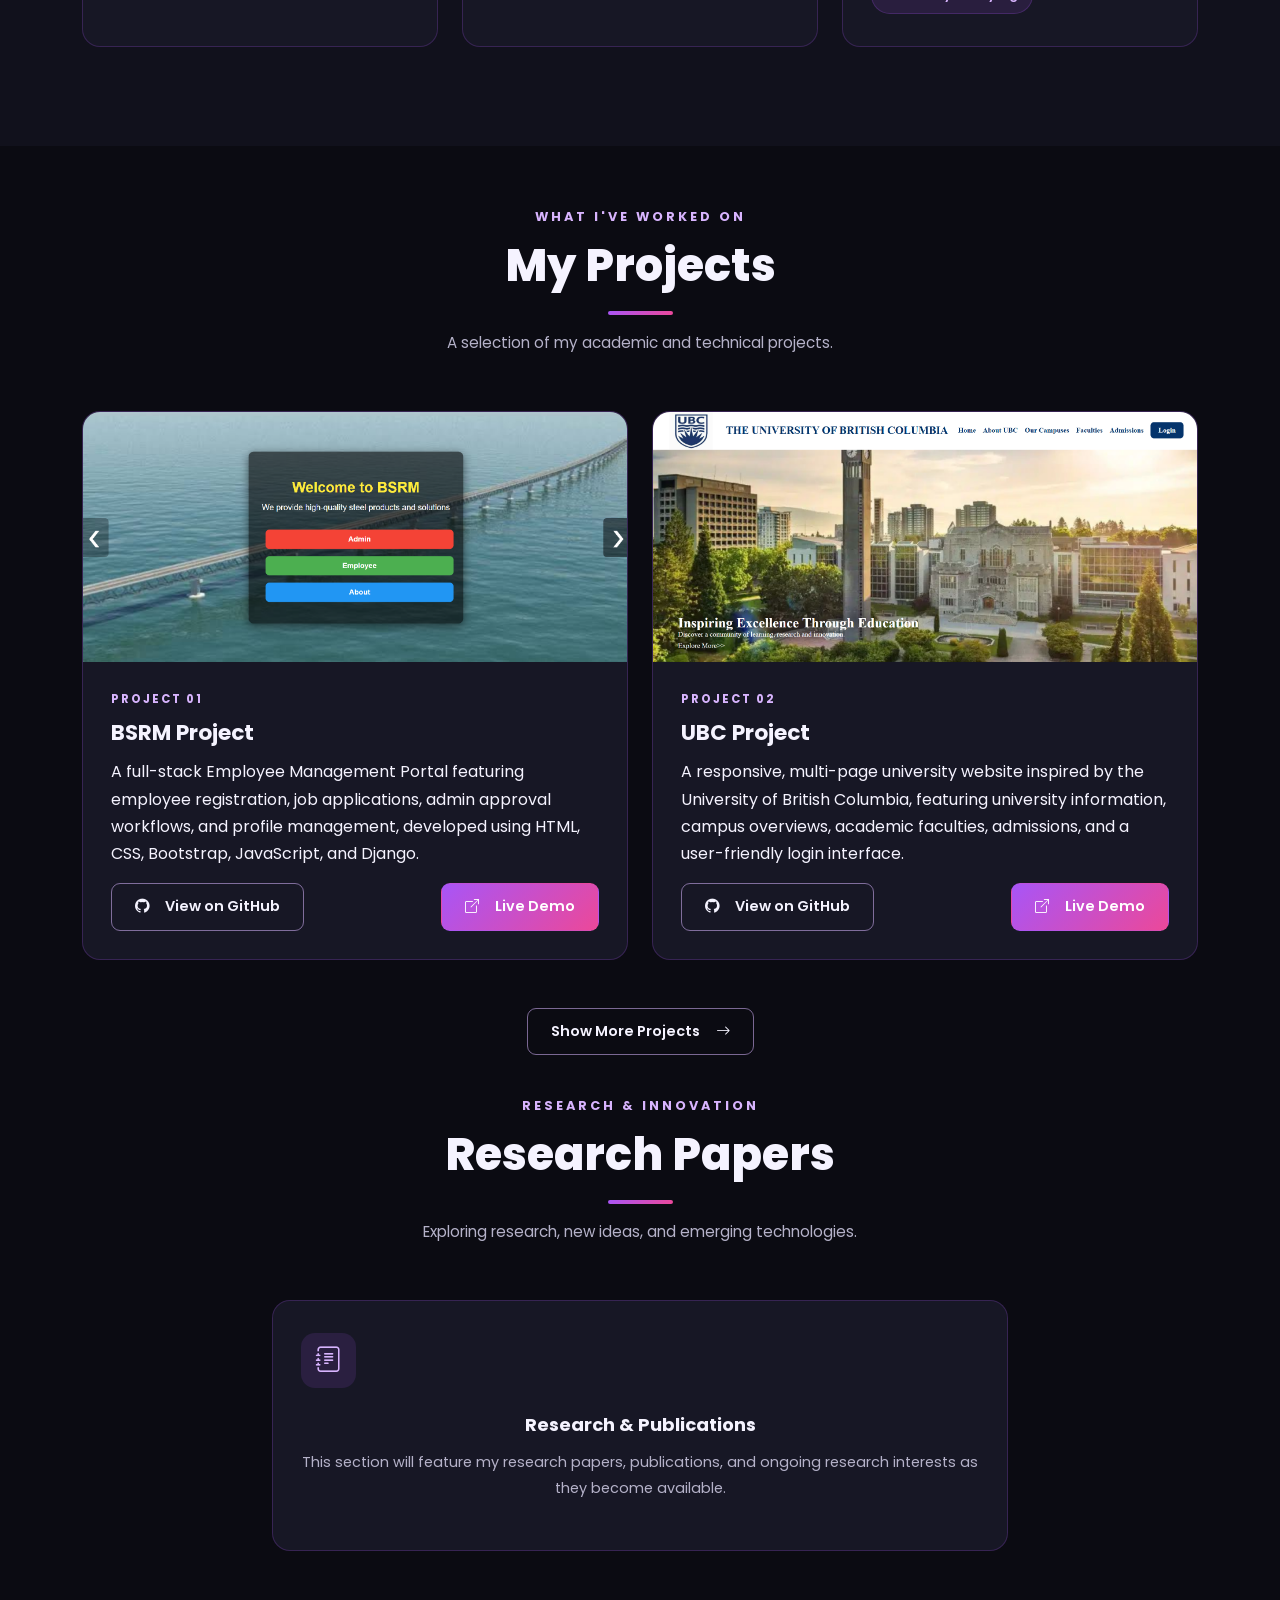
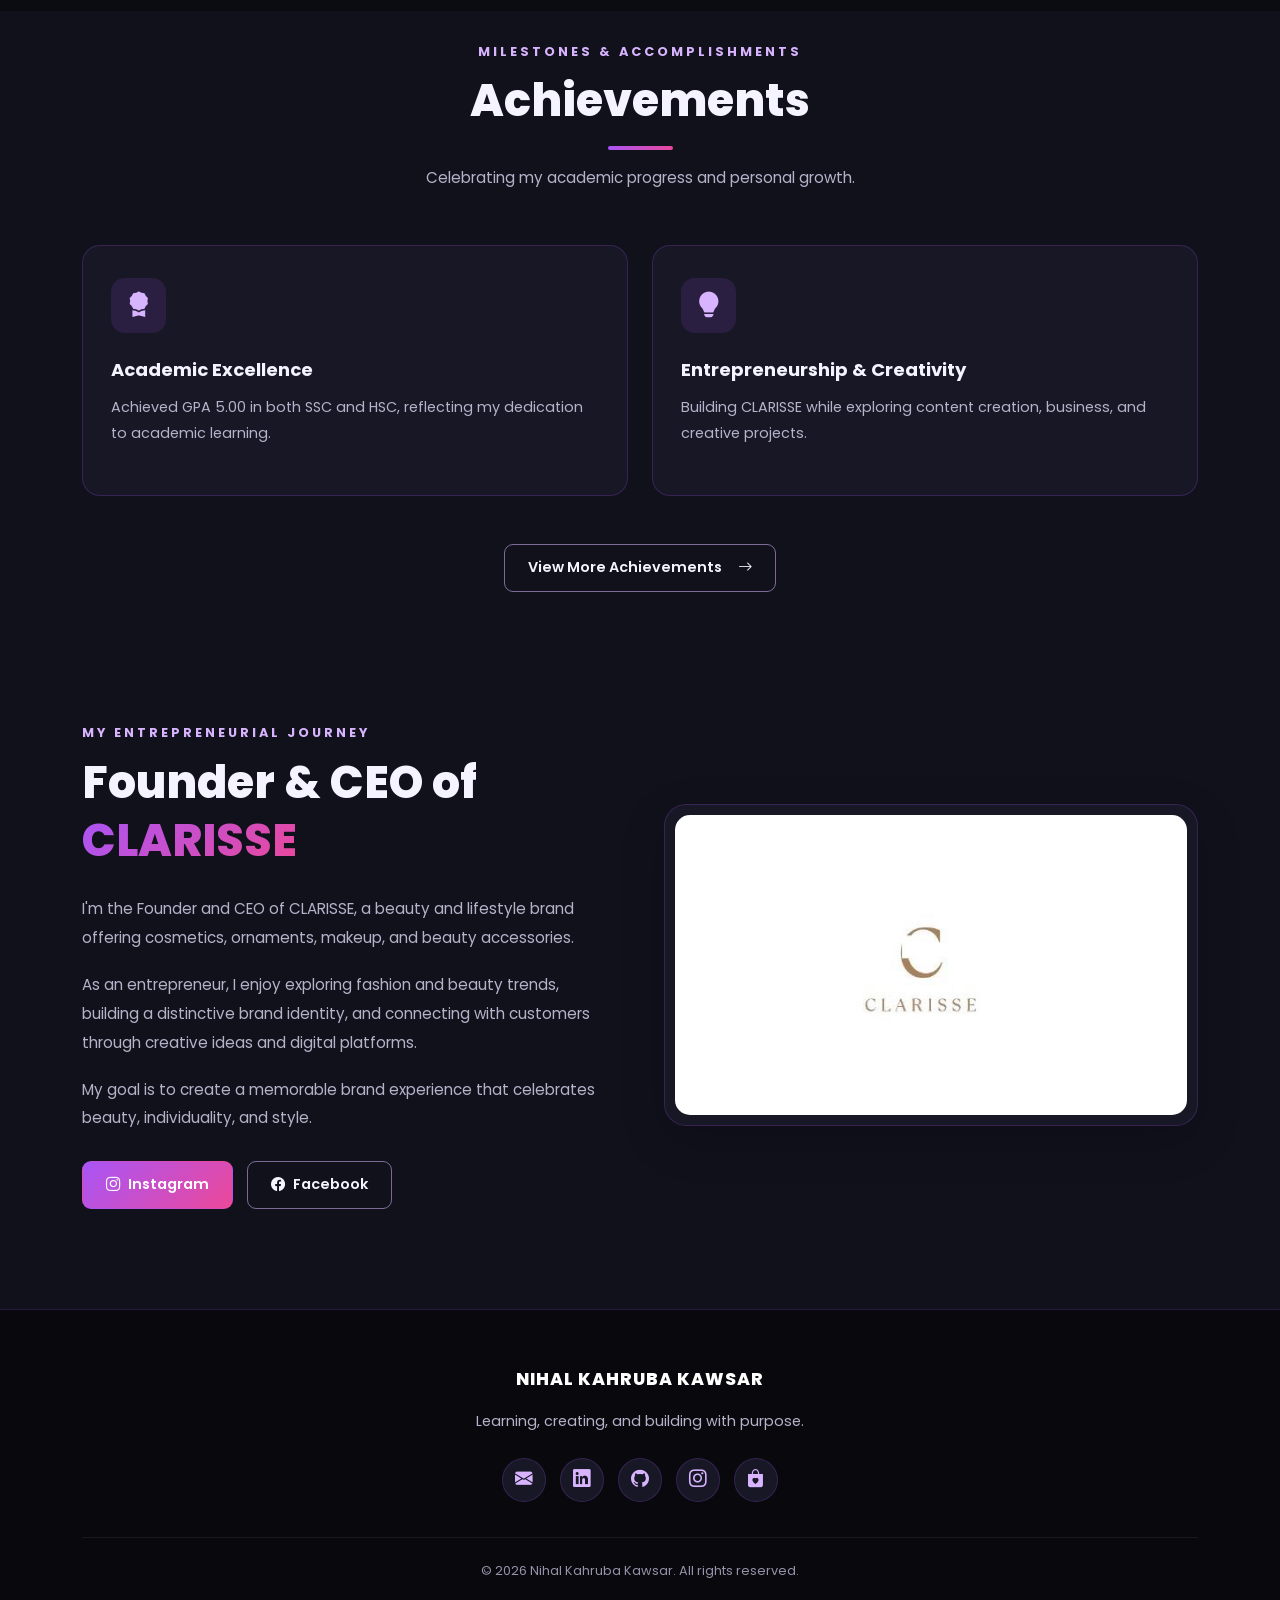
==== commit 61e3306a: "Fix dark light theme toggle" ====
--- a/index.html
+++ b/index.html
@@ -93,6 +93,16 @@
         </li>
 
     </ul>
+   <li class="nav-item theme-toggle-item">
+    <button
+        type="button"
+        id="themeToggle"
+        class="theme-toggle"
+        aria-label="Switch to light theme"
+        title="Switch theme">
+        <i class="bi bi-sun-fill" id="themeIcon"></i>
+    </button>
+</li>
 </div>
             </div>
         </nav>
--- a/index.css
+++ b/index.css
@@ -933,5 +933,118 @@
 }
 
 
-
-
+/* =====================================================
+   17. DARK / LIGHT THEME
+===================================================== */
+
+body.light-theme {
+    --bg-color: #f8f7fc;
+    --bg-secondary: #efedf7;
+    --card-color: #ffffff;
+    --primary-color: #8b35d6;
+    --secondary-color: #7130a8;
+    --text-color: #242033;
+    --text-muted: #625d73;
+    --border-color: rgba(139, 53, 214, 0.2);
+    --gradient: linear-gradient(135deg, #8b35d6, #d9468f);
+}
+
+/* Navbar */
+body.light-theme .custom-navbar {
+    background: rgba(248, 247, 252, 0.96);
+}
+
+body.light-theme .logo,
+body.light-theme .footer-logo {
+    color: #242033 !important;
+}
+
+body.light-theme .custom-navbar .navbar-toggler-icon {
+    filter: none;
+}
+
+/* Hero section */
+body.light-theme .hero-section {
+    background:
+        radial-gradient(
+            ellipse at 15% 45%,
+            rgba(139, 53, 214, 0.09),
+            transparent 48%
+        ),
+        var(--bg-color);
+}
+
+body.light-theme .profile-image {
+    border-color: var(--bg-color);
+}
+
+/* Buttons */
+body.light-theme .btn-outline-light.custom-btn {
+    color: var(--text-color);
+    border-color: rgba(113, 48, 168, 0.5);
+}
+
+body.light-theme .btn-outline-light.custom-btn:hover {
+    color: #ffffff;
+}
+
+/* Cards and sections */
+body.light-theme .education-section,
+body.light-theme .achievements-section,
+body.light-theme .business-section {
+    background: var(--bg-secondary);
+}
+
+body.light-theme .info-card,
+body.light-theme .project-card,
+body.light-theme .business-image-wrapper {
+    background: var(--card-color);
+}
+
+/* Footer */
+body.light-theme .footer {
+    background: #eae7f2;
+}
+
+body.light-theme .footer-socials a {
+    background: var(--card-color);
+}
+
+body.light-theme .footer-bottom {
+    border-top-color: rgba(36, 32, 51, 0.12);
+}
+
+body.light-theme .footer-bottom p {
+    color: var(--text-muted);
+}
+
+/* Theme toggle button */
+.theme-toggle-item {
+    display: flex;
+    align-items: center;
+    margin-left: 8px;
+}
+
+.theme-toggle {
+    width: 40px;
+    height: 40px;
+    display: inline-flex;
+    align-items: center;
+    justify-content: center;
+    border: 1px solid var(--border-color);
+    border-radius: 50%;
+    background: var(--card-color);
+    color: var(--secondary-color);
+    font-size: 1.1rem;
+    cursor: pointer;
+}
+
+@media (max-width: 991.98px) {
+    .theme-toggle-item {
+        margin: 8px 0 0;
+        justify-content: flex-start;
+    }
+}
+
+
+
